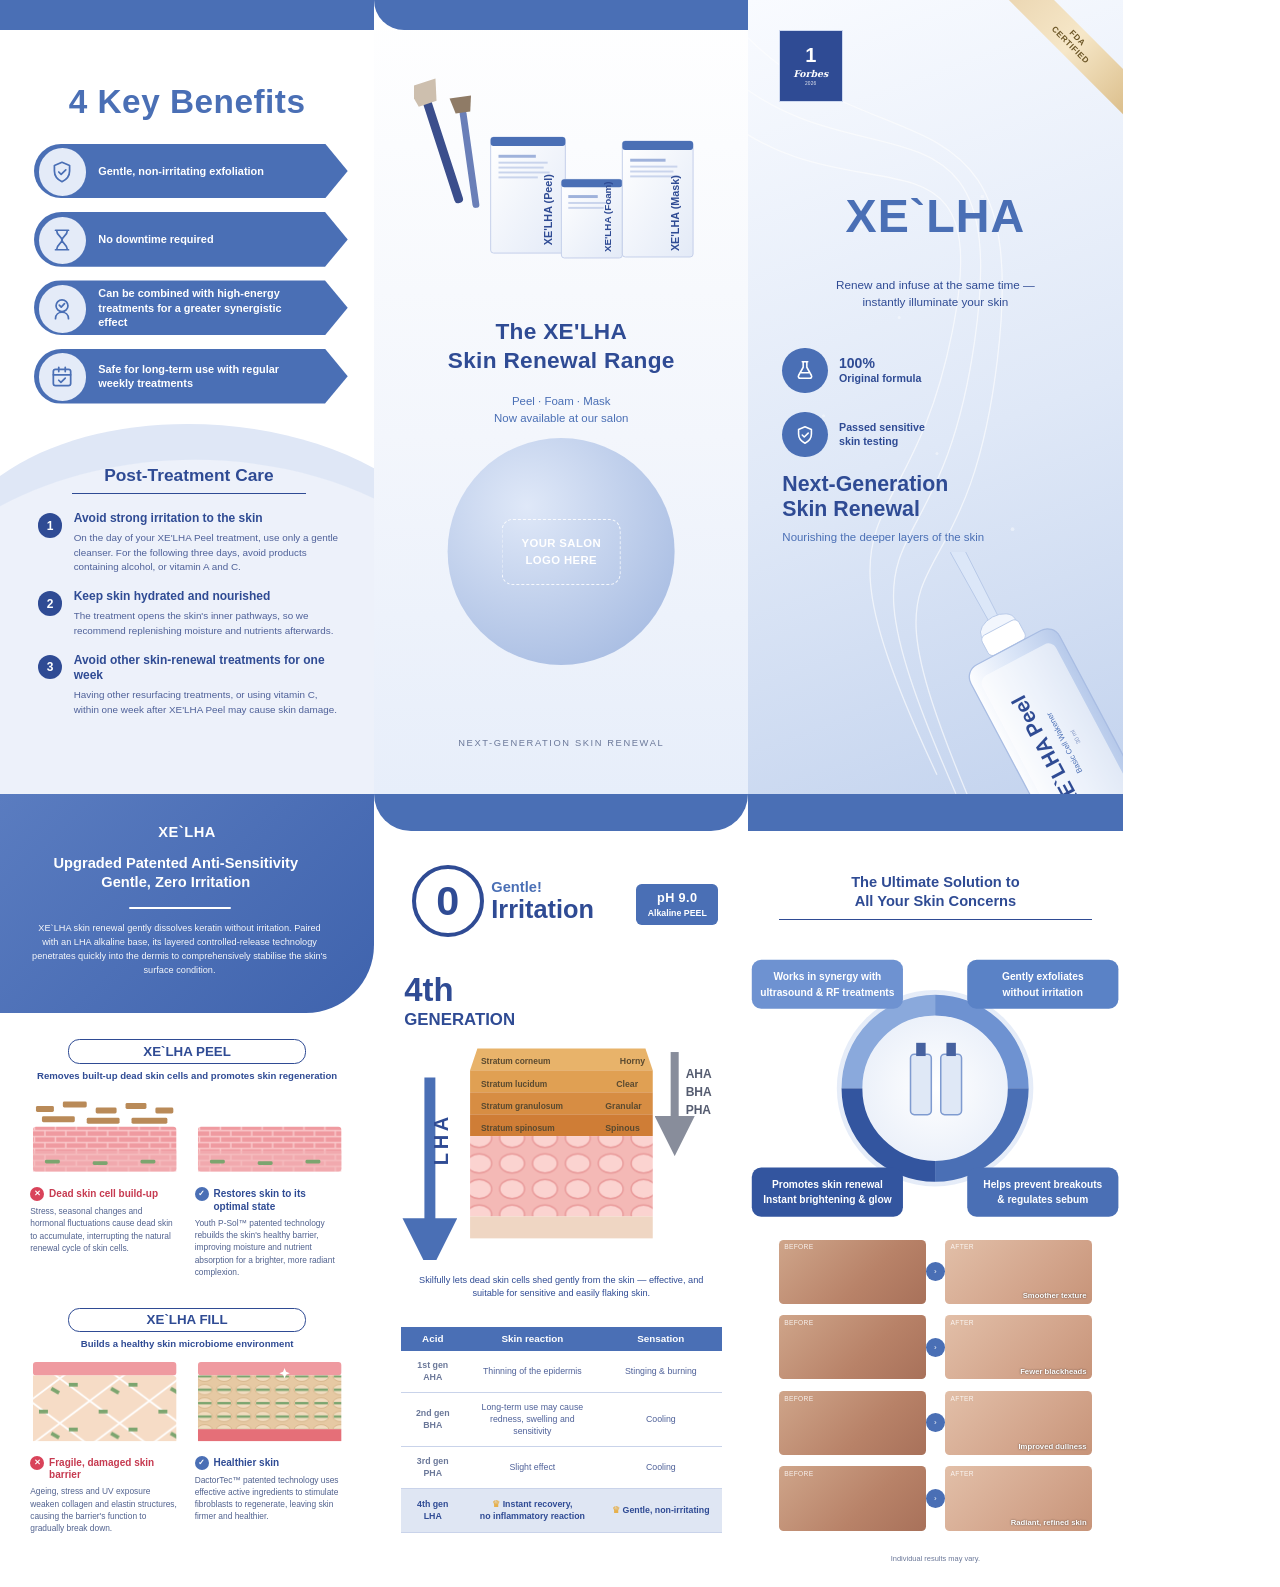
==== xelha-brochure/brochure.html @ bee71c2f "Add English XE'LHA Peel tri-fold brochure (HTML source and print PDF) Co-Authored-By: Claude Sonnet " ====
<!doctype html>
<html lang="en">
<head>
<meta charset="utf-8">
<title>XE'LHA Peel – Tri-fold Brochure</title>
<style>
  @page { size: 297mm 210mm; margin: 0; }
  :root{
    --navy:#2f4b94; --blue:#4a6fb5; --mid:#7f9bd0; --pale:#e8eef9; --paler:#f4f7fc; --ink:#2b3a63; --grey:#6b7899;
  }
  *{box-sizing:border-box;margin:0;padding:0}
  html,body{background:#fff}
  body{font-family:'Inter','Helvetica Neue',Arial,sans-serif;color:var(--ink);-webkit-print-color-adjust:exact;print-color-adjust:exact}
  .sheet{width:297mm;height:210mm;display:grid;grid-template-columns:99mm 99mm 99mm;page-break-after:always;overflow:hidden;position:relative}
  .sheet:last-child{page-break-after:auto}
  .panel{position:relative;width:99mm;height:210mm;overflow:hidden}
  svg{display:block}

  /* ---------- Panel 1 : benefits + aftercare ---------- */
  .p1{background:#fff}
  .p1 .top{position:absolute;left:0;right:0;top:0;height:8mm;background:var(--blue)}
  .p1 h2{position:absolute;top:22mm;left:0;right:0;text-align:center;font-size:25pt;font-weight:800;color:var(--blue);letter-spacing:.5px}
  .benefits{position:absolute;top:38mm;left:9mm;right:7mm;display:flex;flex-direction:column;gap:3.6mm}
  .pill{position:relative;height:14.5mm;background:var(--blue);color:#fff;border-radius:8mm 0 0 8mm;clip-path:polygon(0 0,calc(100% - 6mm) 0,100% 50%,calc(100% - 6mm) 100%,0 100%);display:flex;align-items:center;padding-left:17mm;padding-right:9mm;font-size:8.2pt;font-weight:600;line-height:1.3}
  .pill .ic{position:absolute;left:1.2mm;top:1.2mm;width:12.6mm;height:12.6mm;border-radius:50%;background:#e4ebf8;display:flex;align-items:center;justify-content:center}
  .wave{position:absolute;left:0;right:0;top:112mm;bottom:0}
  .care{position:absolute;left:10mm;right:9mm;top:123mm}
  .care h3{text-align:center;font-size:13pt;font-weight:700;color:var(--navy);padding-bottom:2mm;border-bottom:.5mm solid var(--navy);width:62mm;margin:0 auto 4.5mm}
  .care .item{display:flex;gap:3mm;margin-bottom:3.8mm}
  .care .num{flex:0 0 6.5mm;height:6.5mm;border-radius:50%;background:var(--navy);color:#fff;font-weight:700;font-size:9pt;display:flex;align-items:center;justify-content:center;margin-top:.5mm}
  .care b{display:block;font-size:9pt;color:var(--navy);margin-bottom:1mm;line-height:1.3}
  .care p{font-size:7.4pt;line-height:1.5;color:#4f6199}

  /* ---------- Panel 2 : back ---------- */
  .p2{background:linear-gradient(180deg,#fff 0%,#f3f6fc 55%,#e7eefa 100%)}
  .p2 .band{position:absolute;left:0;right:0;top:0;height:8mm;background:var(--blue);border-radius:0 0 0 12mm}
  .range{position:absolute;top:20mm;left:0;right:0;display:flex;justify-content:center}
  .p2 h3{position:absolute;top:84mm;left:0;right:0;text-align:center;font-size:17pt;font-weight:800;color:var(--navy);letter-spacing:.3px;line-height:1.25}
  .p2 .sub{position:absolute;top:104mm;left:0;right:0;text-align:center;font-size:8.6pt;color:var(--blue);font-weight:500;padding:0 12mm;line-height:1.5}
  .logo-circle{position:absolute;left:50%;bottom:34mm;transform:translateX(-50%);width:60mm;height:60mm;border-radius:50%;background:radial-gradient(circle at 35% 30%,#dfe8f8,#9db4de);display:flex;align-items:center;justify-content:center;text-align:center;color:#fff}
  .logo-circle span{font-size:8.5pt;font-weight:600;letter-spacing:.4px;line-height:1.5;border:1px dashed rgba(255,255,255,.85);border-radius:3mm;padding:4mm 5mm}
  .p2 .foot{position:absolute;bottom:12mm;left:0;right:0;text-align:center;font-size:7pt;color:var(--grey);letter-spacing:1.6px;text-transform:uppercase}

  /* ---------- Panel 3 : cover ---------- */
  .p3{background:linear-gradient(160deg,#f9fbff 0%,#dfe8f7 55%,#c3d3ee 100%)}
  .p3 .flow{position:absolute;inset:0;opacity:.8}
  .forbes{position:absolute;top:8mm;left:8mm;width:17mm;height:19mm;background:var(--navy);color:#fff;text-align:center;border:.5mm solid #cdd8ef;display:flex;flex-direction:column;align-items:center;justify-content:center;gap:.6mm}
  .forbes .no{font-size:15pt;font-weight:800;line-height:1}
  .forbes .nm{font-family:Georgia,'DejaVu Serif',serif;font-style:italic;font-size:7pt;font-weight:700}
  .forbes .yr{font-size:3.6pt;letter-spacing:.2px;opacity:.9;line-height:1.3}
  .ribbon{position:absolute;top:0;right:0;width:36mm;height:36mm;overflow:hidden}
  .ribbon div{position:absolute;top:7mm;right:-12mm;width:50mm;transform:rotate(45deg);background:linear-gradient(90deg,#e9d3ae,#f6e7c8 50%,#d9bb86);text-align:center;padding:1.6mm 0;color:#6a5424;font-size:6.2pt;font-weight:700;letter-spacing:.6px;line-height:1.2}
  .brand{position:absolute;top:50mm;left:0;right:0;text-align:center;font-size:35pt;font-weight:800;color:var(--blue);letter-spacing:1px}
  .tag{position:absolute;top:73mm;left:0;right:0;text-align:center;font-size:8.8pt;font-weight:500;color:var(--navy);padding:0 8mm;line-height:1.45}
  .claims{position:absolute;top:92mm;left:9mm;display:flex;flex-direction:column;gap:5mm}
  .claim{display:flex;align-items:center;gap:3mm;font-size:8pt;font-weight:600;color:var(--navy);line-height:1.25}
  .claim .ic{width:12mm;height:12mm;border-radius:50%;background:var(--blue);display:flex;align-items:center;justify-content:center;flex:0 0 12mm}
  .next{position:absolute;left:9mm;bottom:66mm;font-size:16pt;font-weight:700;color:var(--navy);line-height:1.2}
  .next small{display:block;font-size:8.6pt;font-weight:500;color:var(--blue);margin-top:2mm}
  .bottle{position:absolute;right:-13mm;bottom:-14mm}

  /* ---------- Inside spread ---------- */
  .i1{background:#fff}
  .i1 .head{position:absolute;left:0;top:0;width:100%;height:58mm;background:linear-gradient(135deg,#5a7cc0,#3f63ad);border-radius:0 0 18mm 0;color:#fff}
  .i1 .head .b{position:absolute;top:8mm;left:0;right:0;text-align:center;font-size:11pt;font-weight:800;letter-spacing:.5px}
  .i1 .head h2{position:absolute;top:16mm;left:4mm;right:10mm;font-size:11pt;font-weight:800;line-height:1.3;text-align:center}
  .i1 .head hr{position:absolute;top:30mm;left:34mm;width:27mm;border:0;border-top:.7mm solid #fff;border-radius:1mm}
  .i1 .head p{position:absolute;top:34mm;left:8mm;right:12mm;font-size:6.9pt;line-height:1.5;text-align:center;opacity:.95}
  .tag-title{display:block;margin:0 auto;width:63mm;text-align:center;border:.45mm solid var(--navy);border-radius:3mm;padding:1mm 0;font-weight:800;font-size:10pt;color:var(--navy);position:relative}
  .block{position:absolute;left:8mm;right:8mm}
  .block .cap{text-align:center;font-size:7.2pt;font-weight:600;color:var(--navy);margin:1.5mm 0 2mm}
  .pair{display:grid;grid-template-columns:1fr 1fr;gap:4mm}
  .pair .cell h4{font-size:7.5pt;font-weight:700;margin:2mm 0 1mm;display:flex;gap:1.3mm;align-items:flex-start;line-height:1.25}
  .pair .cell p{font-size:6.3pt;line-height:1.45;color:#51628f}
  .x,.v{flex:0 0 3.7mm;height:3.7mm;border-radius:50%;color:#fff;font-size:6pt;display:inline-flex;align-items:center;justify-content:center;font-weight:900;margin-top:-.2mm}
  .x{background:#d9435a}.v{background:var(--blue)}
  .bad{color:#c63a50}.good{color:var(--navy)}

  .i2{background:#fff}
  .i2 .band{position:absolute;left:0;right:0;top:0;height:10mm;background:var(--blue);border-radius:0 0 12mm 12mm}
  .zero{position:absolute;top:19mm;left:10mm;display:flex;align-items:center;gap:2mm}
  .zero .big{font-size:50pt;font-weight:800;color:var(--navy);line-height:.9;border:1.2mm solid var(--navy);border-radius:50%;width:19mm;height:19mm;display:flex;align-items:center;justify-content:center;font-size:31pt}
  .zero .t{font-size:11pt;font-weight:700;color:var(--blue);line-height:1.1}
  .zero .t b{display:block;font-size:19pt;color:var(--navy)}
  .ph{position:absolute;top:24mm;right:8mm;background:var(--blue);color:#fff;border-radius:1.5mm;padding:1.6mm 3mm;font-size:6.6pt;font-weight:600;text-align:center;line-height:1.35}
  .ph b{display:block;font-size:9.5pt;font-weight:800;letter-spacing:.4px}
  .skin{position:absolute;top:46mm;left:6mm;right:6mm}
  .skin-note{position:absolute;top:127mm;left:8mm;right:8mm;font-size:6.9pt;line-height:1.5;color:var(--navy);text-align:center;font-weight:500}
  table.gen{position:absolute;top:141mm;left:7mm;right:7mm;width:85mm;border-collapse:collapse;font-size:6.6pt}
  table.gen th{background:var(--blue);color:#fff;font-weight:600;padding:1.8mm 1mm;font-size:7.4pt}
  table.gen td{padding:2.3mm 1.4mm;text-align:center;border-bottom:.25mm solid #c9d3ea;color:#4f6199;line-height:1.35;vertical-align:middle}
  table.gen td:first-child{font-weight:700;color:var(--grey);white-space:nowrap}
  table.gen tr.hl td{background:#dfe6f3;color:var(--navy);font-weight:700;border-bottom:.5mm solid #c9d3ea}
  table.gen tr.hl td:first-child{color:var(--navy)}
  .crown{color:#e6b04c;font-size:7pt}

  .i3{background:#fff}
  .i3 .band{position:absolute;left:0;right:0;top:0;height:10mm;background:var(--blue)}
  .i3 h2{position:absolute;top:21mm;left:8mm;right:8mm;font-size:11pt;font-weight:800;color:var(--navy);text-align:center;line-height:1.3;padding-bottom:2mm;border-bottom:.4mm solid var(--navy)}
  .cycle{position:absolute;top:38mm;left:0;right:0}
  .results{position:absolute;top:118mm;left:8mm;right:8mm;display:flex;flex-direction:column;gap:3mm}
  .res{display:grid;grid-template-columns:1fr 5mm 1fr;gap:0;align-items:center}
  .ph-img{height:17mm;border-radius:1.2mm;position:relative;overflow:hidden}
  .ph-img.b{background:linear-gradient(135deg,#cfa58a,#b88268 60%,#a8715a)}
  .ph-img.a{background:linear-gradient(135deg,#e2bfa8,#d3a58c 60%,#c79479)}
  .ph-img span{position:absolute;right:1.5mm;bottom:1mm;font-size:5.8pt;font-weight:700;color:#fff;text-shadow:0 0 2px rgba(0,0,0,.6)}
  .ph-img i{position:absolute;left:1.5mm;top:1mm;font-size:5pt;font-style:normal;color:#fff;opacity:.85;letter-spacing:.3px}
  .arrow{width:5mm;height:5mm;border-radius:50%;background:var(--blue);color:#fff;font-size:6pt;display:flex;align-items:center;justify-content:center;margin:0 auto;z-index:2}
  .legal{position:absolute;bottom:6mm;left:8mm;right:8mm;font-size:5.6pt;color:var(--grey);text-align:center;line-height:1.4}
</style>
</head>
<body>

<!-- ======================= SHEET 1 : OUTSIDE ======================= -->
<section class="sheet" id="outside">

  <!-- Panel 1: inside flap -->
  <div class="panel p1">
    <div class="top"></div>
    <h2>4 Key Benefits</h2>
    <div class="benefits">
      <div class="pill"><div class="ic">
        <svg width="26" height="26" viewBox="0 0 24 24" fill="none" stroke="#4a6fb5" stroke-width="1.6" stroke-linecap="round" stroke-linejoin="round"><path d="M12 3l7 3v5c0 4.5-3 8-7 10-4-2-7-5.500-7-10V6z"/><path d="M9 12l2.200 2.200L15.500 10"/></svg></div>
        Gentle, non-irritating exfoliation</div>
      <div class="pill"><div class="ic">
        <svg width="26" height="26" viewBox="0 0 24 24" fill="none" stroke="#4a6fb5" stroke-width="1.6" stroke-linecap="round" stroke-linejoin="round"><path d="M6 3h12M6 21h12M7 3c0 5 5 6 5 9s-5 4-5 9M17 3c0 5-5 6-5 9s5 4 5 9"/></svg></div>
        No downtime required</div>
      <div class="pill"><div class="ic">
        <svg width="26" height="26" viewBox="0 0 24 24" fill="none" stroke="#4a6fb5" stroke-width="1.6" stroke-linecap="round" stroke-linejoin="round"><circle cx="12" cy="9" r="5.500"/><path d="M6 21c0-4 3-6 6-6s6 2 6 6"/><path d="M9.500 8.500l1.800 1.800 3-3.200"/></svg></div>
        Can be combined with high-energy treatments for a greater synergistic effect</div>
      <div class="pill"><div class="ic">
        <svg width="26" height="26" viewBox="0 0 24 24" fill="none" stroke="#4a6fb5" stroke-width="1.6" stroke-linecap="round" stroke-linejoin="round"><rect x="4" y="5" width="16" height="15" rx="2"/><path d="M4 10h16M9 3v4M15 3v4"/><path d="M9 15l2 2 4-4"/></svg></div>
        Safe for long-term use with regular weekly treatments</div>
    </div>

    <svg class="wave" viewBox="0 0 99 98" preserveAspectRatio="none" width="99mm" height="98mm">
      <defs><linearGradient id="wg" x1="0" y1="0" x2="1" y2="1"><stop offset="0" stop-color="#5f80c3"/><stop offset="1" stop-color="#a9bde3"/></linearGradient></defs>
      <path d="M0 14 C 25 -4, 70 -4, 99 12 L99 98 L0 98Z" fill="#dfe7f6"/>
      <path d="M0 22 C 30 6, 70 6, 99 20 L99 98 L0 98Z" fill="#edf1fa"/>
    </svg>

    <div class="care">
      <h3>Post-Treatment Care</h3>
      <div class="item"><div class="num">1</div><div>
        <b>Avoid strong irritation to the skin</b>
        <p>On the day of your XE'LHA Peel treatment, use only a gentle cleanser. For the following three days, avoid products containing alcohol, or vitamin A and C.</p></div></div>
      <div class="item"><div class="num">2</div><div>
        <b>Keep skin hydrated and nourished</b>
        <p>The treatment opens the skin's inner pathways, so we recommend replenishing moisture and nutrients afterwards.</p></div></div>
      <div class="item"><div class="num">3</div><div>
        <b>Avoid other skin-renewal treatments for one week</b>
        <p>Having other resurfacing treatments, or using vitamin C, within one week after XE'LHA Peel may cause skin damage.</p></div></div>
    </div>
  </div>

  <!-- Panel 2: back cover -->
  <div class="panel p2">
    <div class="band"></div>
    <div class="range">
      <svg width="78mm" height="56mm" viewBox="0 0 300 215">
        <defs>
          <linearGradient id="bx" x1="0" y1="0" x2="1" y2="1"><stop offset="0" stop-color="#ffffff"/><stop offset="1" stop-color="#e3eaf7"/></linearGradient>
        </defs>
        <!-- brushes -->
        <g transform="rotate(-18 40 110)">
          <rect x="36" y="20" width="9" height="110" rx="4" fill="#3b4e8c"/>
          <path d="M31 20 L50 20 L56 -2 L26 -2Z" fill="#cdbfae" transform="translate(0 4)"/>
        </g>
        <g transform="rotate(-8 62 120)">
          <rect x="58" y="34" width="7" height="100" rx="3" fill="#6a7fb8"/>
          <path d="M54 36 L69 36 L72 20 L50 20Z" fill="#8f7b66"/>
        </g>
        <!-- Peel box -->
        <g transform="translate(78 62)">
          <rect width="76" height="118" rx="3" fill="url(#bx)" stroke="#c4d0ea"/>
          <rect y="0" width="76" height="9" fill="#4a6fb5" rx="3"/>
          <rect x="8" y="18" width="38" height="3" fill="#9fb2db"/><rect x="8" y="25" width="50" height="2" fill="#c9d4ec"/><rect x="8" y="30" width="46" height="2" fill="#c9d4ec"/><rect x="8" y="35" width="52" height="2" fill="#c9d4ec"/><rect x="8" y="40" width="40" height="2" fill="#c9d4ec"/>
          <text transform="translate(62 110) rotate(-90)" font-size="11" font-weight="800" fill="#2f4b94" font-family="Inter,Arial">XE'LHA (Peel)</text>
        </g>
        <!-- Foam box -->
        <g transform="translate(150 105)">
          <rect width="62" height="80" rx="3" fill="url(#bx)" stroke="#c4d0ea"/>
          <rect width="62" height="8" fill="#4a6fb5" rx="3"/>
          <rect x="7" y="16" width="30" height="3" fill="#9fb2db"/><rect x="7" y="23" width="40" height="2" fill="#c9d4ec"/><rect x="7" y="28" width="36" height="2" fill="#c9d4ec"/>
          <text transform="translate(50 74) rotate(-90)" font-size="10" font-weight="800" fill="#2f4b94" font-family="Inter,Arial">XE'LHA (Foam)</text>
        </g>
        <!-- Mask box -->
        <g transform="translate(212 66)">
          <rect width="72" height="118" rx="3" fill="url(#bx)" stroke="#c4d0ea"/>
          <rect width="72" height="9" fill="#4a6fb5" rx="3"/>
          <rect x="8" y="18" width="36" height="3" fill="#9fb2db"/><rect x="8" y="25" width="48" height="2" fill="#c9d4ec"/><rect x="8" y="30" width="44" height="2" fill="#c9d4ec"/><rect x="8" y="35" width="50" height="2" fill="#c9d4ec"/>
          <text transform="translate(58 112) rotate(-90)" font-size="11" font-weight="800" fill="#2f4b94" font-family="Inter,Arial">XE'LHA (Mask)</text>
        </g>
      </svg>
    </div>
    <h3>The XE'LHA<br>Skin Renewal Range</h3>
    <div class="sub">Peel · Foam · Mask<br>Now available at our salon</div>
    <div class="logo-circle"><span>YOUR SALON<br>LOGO HERE</span></div>
    <div class="foot">Next-generation skin renewal</div>
  </div>

  <!-- Panel 3: front cover -->
  <div class="panel p3">
    <svg class="flow" viewBox="0 0 99 210" preserveAspectRatio="none">
      <g fill="none" stroke="#ffffff" stroke-width=".35" opacity=".8">
        <path d="M-5 20 C 30 50, 70 20, 60 90 S 20 130, 55 210"/>
        <path d="M0 10 C 35 45, 75 20, 66 95 S 26 135, 60 215"/>
        <path d="M-8 30 C 28 60, 66 28, 54 88 S 14 128, 50 205"/>
      </g>
      <g fill="#fff" opacity=".55"><circle cx="30" cy="60" r=".5"/><circle cx="40" cy="84" r=".4"/><circle cx="62" cy="52" r=".5"/><circle cx="50" cy="120" r=".4"/><circle cx="20" cy="110" r=".4"/><circle cx="70" cy="140" r=".5"/></g>
    </svg>
    <div class="forbes"><div class="no">1</div><div class="nm">Forbes</div><div class="yr">2026</div></div>
    <div class="ribbon"><div>FDA<br>CERTIFIED</div></div>
    <div class="brand">XE`LHA</div>
    <div class="tag">Renew and infuse at the same time —<br>instantly illuminate your skin</div>
    <div class="claims">
      <div class="claim"><div class="ic"><svg width="22" height="22" viewBox="0 0 24 24" fill="none" stroke="#fff" stroke-width="1.7" stroke-linecap="round" stroke-linejoin="round"><path d="M9 3h6M10 3v6l-5 9a2 2 0 0 0 2 3h10a2 2 0 0 0 2-3l-5-9V3"/><path d="M8 15h8"/></svg></div><div><span style="font-size:10.5pt;font-weight:800">100%</span><br>Original formula</div></div>
      <div class="claim"><div class="ic"><svg width="22" height="22" viewBox="0 0 24 24" fill="none" stroke="#fff" stroke-width="1.7" stroke-linecap="round" stroke-linejoin="round"><path d="M12 3l7 3v5c0 4.500-3 8-7 10-4-2-7-5.500-7-10V6z"/><path d="M9 12l2.200 2.200L15.500 10"/></svg></div><div>Passed sensitive<br>skin testing</div></div>
    </div>
    <div class="next">Next-Generation<br>Skin Renewal
      <small>Nourishing the deeper layers of the skin</small></div>

    <svg class="bottle" width="62mm" height="78mm" viewBox="0 0 270 340">
      <defs>
        <linearGradient id="gl" x1="0" y1="0" x2="1" y2="0"><stop offset="0" stop-color="#ffffff" stop-opacity=".95"/><stop offset=".5" stop-color="#dbe6f8" stop-opacity=".9"/><stop offset="1" stop-color="#b6c9ea" stop-opacity=".95"/></linearGradient>
      </defs>
      <g transform="rotate(-28 150 190)">
        <!-- dropper -->
        <path d="M120 -40 Q 128 -52 136 -40 L134 56 L122 56Z" fill="#dce7f8" stroke="#b7c9e8"/>
        <ellipse cx="128" cy="62" rx="22" ry="14" fill="#f2f6fd" stroke="#b7c9e8"/>
        <rect x="104" y="62" width="48" height="26" rx="6" fill="#ffffff" stroke="#b7c9e8"/>
        <!-- glass body -->
        <rect x="70" y="88" width="116" height="250" rx="16" fill="url(#gl)" stroke="#a9bde3" stroke-width="1.5"/>
        <rect x="80" y="104" width="96" height="216" rx="10" fill="#ffffff" opacity=".55"/>
        <!-- label -->
        <g transform="translate(128 215) rotate(-90)">
          <text x="0" y="-10" text-anchor="middle" font-size="24" font-weight="800" fill="#2f4b94" font-family="Inter,Arial">XE`LHA Peel</text>
          <text x="0" y="8" text-anchor="middle" font-size="9" fill="#4a6fb5" font-family="Inter,Arial">Basic Cell Wakener</text>
          <text x="0" y="22" text-anchor="middle" font-size="7" fill="#8095c4" font-family="Inter,Arial">30 ml</text>
        </g>
      </g>
    </svg>
  </div>
</section>

<!-- ======================= SHEET 2 : INSIDE ======================= -->
<section class="sheet" id="inside">

  <!-- Inside left -->
  <div class="panel i1">
    <div class="head">
      <div class="b">XE`LHA</div>
      <h2>Upgraded Patented Anti-Sensitivity<br>Gentle, Zero Irritation</h2>
      <hr>
      <p>XE`LHA skin renewal gently dissolves keratin without irritation. Paired with an LHA alkaline base, its layered controlled-release technology penetrates quickly into the dermis to comprehensively stabilise the skin's surface condition.</p>
    </div>

    <!-- PEEL -->
    <div class="block" style="top:65mm">
      <span class="tag-title">XE`LHA PEEL</span>
      <div class="cap">Removes built-up dead skin cells and promotes skin regeneration</div>
      <div class="pair">
        <div class="cell">
          <svg viewBox="0 0 100 62" width="100%"><defs>
            <pattern id="brick" width="14" height="8" patternUnits="userSpaceOnUse"><rect width="14" height="8" fill="#ef9aa0"/><path d="M0 .5H14M0 4.500H14M3 .5V4.500M10 4.500V8.500" stroke="#f9c7c9" stroke-width="1"/></pattern></defs>
            <rect x="2" y="26" width="96" height="30" fill="url(#brick)" rx="2"/>
            <rect x="2" y="42" width="96" height="14" fill="#f4b4b8" opacity=".6"/>
            <g fill="#b98a58"><rect x="4" y="12" width="12" height="4" rx="1"/><rect x="22" y="9" width="16" height="4" rx="1"/><rect x="44" y="13" width="14" height="4" rx="1"/><rect x="64" y="10" width="14" height="4" rx="1"/><rect x="84" y="13" width="12" height="4" rx="1"/><rect x="8" y="19" width="22" height="4" rx="1"/><rect x="38" y="20" width="22" height="4" rx="1"/><rect x="68" y="20" width="24" height="4" rx="1"/></g>
            <g fill="#7ca56f"><rect x="10" y="48" width="10" height="2.500" rx="1"/><rect x="42" y="49" width="10" height="2.500" rx="1"/><rect x="74" y="48" width="10" height="2.500" rx="1"/></g>
          </svg>
          <h4 class="bad"><span class="x">✕</span>Dead skin cell build-up</h4>
          <p>Stress, seasonal changes and hormonal fluctuations cause dead skin to accumulate, interrupting the natural renewal cycle of skin cells.</p>
        </div>
        <div class="cell">
          <svg viewBox="0 0 100 62" width="100%">
            <rect x="2" y="26" width="96" height="30" fill="url(#brick)" rx="2"/>
            <rect x="2" y="42" width="96" height="14" fill="#f4b4b8" opacity=".6"/>
            <g fill="#fff"><path d="M18 8l1.500 4 4 1.500-4 1.500-1.500 4-1.500-4-4-1.500 4-1.500z"/><path d="M80 6l1.200 3 3 1.200-3 1.200-1.200 3-1.200-3-3-1.200 3-1.200z"/><path d="M52 14l1 2.500 2.500 1-2.500 1-1 2.500-1-2.500-2.500-1 2.500-1z"/></g>
            <g fill="#7ca56f"><rect x="10" y="48" width="10" height="2.500" rx="1"/><rect x="42" y="49" width="10" height="2.500" rx="1"/><rect x="74" y="48" width="10" height="2.500" rx="1"/></g>
          </svg>
          <h4 class="good"><span class="v">✓</span>Restores skin to its optimal state</h4>
          <p>Youth P-Sol™ patented technology rebuilds the skin's healthy barrier, improving moisture and nutrient absorption for a brighter, more radiant complexion.</p>
        </div>
      </div>
    </div>

    <!-- FILL -->
    <div class="block" style="top:136mm">
      <span class="tag-title">XE`LHA FILL</span>
      <div class="cap">Builds a healthy skin microbiome environment</div>
      <div class="pair">
        <div class="cell">
          <svg viewBox="0 0 100 62" width="100%"><defs>
            <pattern id="fib" width="40" height="30" patternUnits="userSpaceOnUse"><rect width="40" height="30" fill="#f6dcc6"/><path d="M0 0L40 30M40 0L0 30" stroke="#fff" stroke-width="1.200"/><rect x="6" y="6" width="6" height="2.500" fill="#7ca56f"/><rect x="26" y="18" width="6" height="2.500" fill="#7ca56f"/><rect x="14" y="22" width="6" height="2.500" fill="#7ca56f" transform="rotate(30 17 23)"/></pattern></defs>
            <rect x="2" y="4" width="96" height="9" fill="#ef9aa0" rx="2"/>
            <rect x="2" y="13" width="96" height="44" fill="url(#fib)"/>
          </svg>
          <h4 class="bad"><span class="x">✕</span>Fragile, damaged skin barrier</h4>
          <p>Ageing, stress and UV exposure weaken collagen and elastin structures, causing the barrier's function to gradually break down.</p>
        </div>
        <div class="cell">
          <svg viewBox="0 0 100 62" width="100%"><defs>
            <pattern id="cells" width="13" height="9" patternUnits="userSpaceOnUse"><rect width="13" height="9" fill="#e6c9a3"/><ellipse cx="6.500" cy="4.500" rx="5.200" ry="3.500" fill="#f1dcc0" stroke="#d1ad80" stroke-width=".5"/><rect x="2" y="3.800" width="9" height="1.600" fill="#7ca56f"/></pattern></defs>
            <rect x="2" y="4" width="96" height="9" fill="#ef9aa0" rx="2"/>
            <rect x="2" y="13" width="96" height="36" fill="url(#cells)"/>
            <rect x="2" y="49" width="96" height="8" fill="#e56f78"/>
            <path d="M60 8l1 2.500 2.500 1-2.500 1-1 2.500-1-2.500-2.500-1 2.500-1z" fill="#fff"/>
          </svg>
          <h4 class="good"><span class="v">✓</span>Healthier skin</h4>
          <p>DactorTec™ patented technology uses effective active ingredients to stimulate fibroblasts to regenerate, leaving skin firmer and healthier.</p>
        </div>
      </div>
    </div>
  </div>

  <!-- Inside middle -->
  <div class="panel i2">
    <div class="band"></div>
    <div class="zero">
      <div class="big">0</div>
      <div class="t">Gentle!<b>Irritation</b></div>
    </div>
    <div class="ph"><b>pH 9.0</b>Alkaline PEEL</div>

    <div class="skin">
      <svg viewBox="0 0 90 80" width="100%">
        <defs>
          <marker id="ah" markerWidth="5" markerHeight="5" refX="2.500" refY="2.500" orient="auto"><path d="M0 0L5 2.500 0 5z" fill="#4a6fb5"/></marker>
          <marker id="ag" markerWidth="5" markerHeight="5" refX="2.500" refY="2.500" orient="auto"><path d="M0 0L5 2.500 0 5z" fill="#888d9b"/></marker>
          <pattern id="sp" width="9" height="7" patternUnits="userSpaceOnUse"><rect width="9" height="7" fill="#f4b9b6"/><ellipse cx="4.500" cy="3.500" rx="3.400" ry="2.600" fill="#fbd3d0" stroke="#e99a9a" stroke-width=".4"/></pattern>
        </defs>
        <text x="2" y="9" font-size="9" font-weight="800" fill="#2f4b94" font-family="Inter,Arial">4th</text>
        <text x="2" y="15.500" font-size="4.600" font-weight="700" fill="#2f4b94" font-family="Inter,Arial">GENERATION</text>
        <!-- LHA arrow -->
        <g transform="translate(0 8)"><line x1="9" y1="22" x2="9" y2="68" stroke="#4a6fb5" stroke-width="3" marker-end="url(#ah)"/>
        <text transform="translate(14 46) rotate(-90)" font-size="5.500" font-weight="800" fill="#2f4b94" font-family="Inter,Arial" letter-spacing="1">LHA</text></g>
        <!-- layers -->
        <g transform="translate(0 8)"><g font-family="Inter,Arial" font-size="2.300" fill="#5a4a30">
          <path d="M22 14 L68 14 L70 20 L20 20Z" fill="#e8b36a"/><text x="23" y="18.300" font-weight="600">Stratum corneum</text><text x="61" y="18.300" font-weight="700" font-size="2.400">Horny</text>
          <path d="M20 20 L70 20 L70 26 L20 26Z" fill="#e0a053"/><text x="23" y="24.500" font-weight="600">Stratum lucidum</text><text x="60" y="24.500" font-size="2.400" font-weight="700">Clear</text>
          <path d="M20 26 L70 26 L70 32 L20 32Z" fill="#d78d43"/><text x="23" y="30.500" font-weight="600">Stratum granulosum</text><text x="57" y="30.500" font-size="2.400" font-weight="700">Granular</text>
          <path d="M20 32 L70 32 L70 38 L20 38Z" fill="#cf7d36"/><text x="23" y="36.500" font-weight="600">Stratum spinosum</text><text x="57" y="36.500" font-size="2.400" font-weight="700">Spinous</text>
          <rect x="20" y="38" width="50" height="22" fill="url(#sp)"/>
          <rect x="20" y="60" width="50" height="6" fill="#efd6c3"/>
        </g></g>
        <!-- AHA BHA PHA -->
        <line x1="76" y1="23" x2="76" y2="46" stroke="#888d9b" stroke-width="2.200" marker-end="url(#ag)"/>
        <g font-size="3.300" fill="#555c70" font-family="Inter,Arial" font-weight="600"><text x="79" y="30">AHA</text><text x="79" y="35">BHA</text><text x="79" y="40">PHA</text></g>
      </svg>
    </div>

    <div class="skin-note">Skilfully lets dead skin cells shed gently from the skin — effective, and suitable for sensitive and easily flaking skin.</div>

    <table class="gen">
      <tr><th style="width:20%">Acid</th><th style="width:42%">Skin reaction</th><th>Sensation</th></tr>
      <tr><td>1st gen<br>AHA</td><td>Thinning of the epidermis</td><td>Stinging &amp; burning</td></tr>
      <tr><td>2nd gen<br>BHA</td><td>Long-term use may cause redness, swelling and sensitivity</td><td>Cooling</td></tr>
      <tr><td>3rd gen<br>PHA</td><td>Slight effect</td><td>Cooling</td></tr>
      <tr class="hl"><td>4th gen<br>LHA</td><td><span class="crown">♛</span> Instant recovery,<br>no inflammatory reaction</td><td><span class="crown">♛</span> Gentle, non-irritating</td></tr>
    </table>
  </div>

  <!-- Inside right -->
  <div class="panel i3">
    <div class="band"></div>
    <h2>The Ultimate Solution to<br>All Your Skin Concerns</h2>
    <svg class="cycle" viewBox="0 0 99 78" width="99mm" height="78mm">
      <defs>
        <radialGradient id="rg" cx=".5" cy=".5" r=".5"><stop offset="0" stop-color="#fff"/><stop offset="1" stop-color="#e5ecf8"/></radialGradient>
        <marker id="ca" markerWidth="4" markerHeight="4" refX="2" refY="2" orient="auto"><path d="M0 0L4 2 0 4z" fill="#3b5ba4"/></marker>
      </defs>
      <circle cx="49.500" cy="40" r="26" fill="url(#rg)"/>
      <g fill="none" stroke-width="5.500" stroke-linecap="butt">
        <path d="M49.500 18 A22 22 0 0 1 71.500 40" stroke="#6e92d1"/>
        <path d="M71.500 40 A22 22 0 0 1 49.500 62" stroke="#4a6fb5"/>
        <path d="M49.500 62 A22 22 0 0 1 27.500 40" stroke="#33559f"/>
        <path d="M27.500 40 A22 22 0 0 1 49.500 18" stroke="#8aa9dc"/>
      </g>
      <!-- bottles -->
      <g><rect x="43" y="31" width="5.500" height="16" rx="1" fill="#dfe8f6" stroke="#7f9bd0" stroke-width=".4"/><rect x="44.500" y="28" width="2.500" height="3.500" fill="#46619f"/>
         <rect x="51" y="31" width="5.500" height="16" rx="1" fill="#dfe8f6" stroke="#7f9bd0" stroke-width=".4"/><rect x="52.500" y="28" width="2.500" height="3.500" fill="#46619f"/></g>
      <!-- callouts -->
      <g font-family="Inter,Arial" font-size="2.7" font-weight="600" fill="#fff" text-anchor="middle">
        <rect x="1" y="6" width="40" height="13" rx="2.500" fill="#6e92d1"/>
        <text x="21" y="11.500">Works in synergy with</text><text x="21" y="15.500">ultrasound &amp; RF treatments</text>
        <rect x="58" y="6" width="40" height="13" rx="2.500" fill="#5a82c6"/>
        <text x="78" y="11.500">Gently exfoliates</text><text x="78" y="15.500">without irritation</text>
        <rect x="1" y="61" width="40" height="13" rx="2.500" fill="#33559f"/>
        <text x="21" y="66.500">Promotes skin renewal</text><text x="21" y="70.500">Instant brightening &amp; glow</text>
        <rect x="58" y="61" width="40" height="13" rx="2.500" fill="#4a6fb5"/>
        <text x="78" y="66.500">Helps prevent breakouts</text><text x="78" y="70.500">&amp; regulates sebum</text>
      </g>
    </svg>

    <div class="results">
      <div class="res"><div class="ph-img b"><i>BEFORE</i></div><div class="arrow">›</div><div class="ph-img a"><span>Smoother texture</span><i>AFTER</i></div></div>
      <div class="res"><div class="ph-img b"><i>BEFORE</i></div><div class="arrow">›</div><div class="ph-img a"><span>Fewer blackheads</span><i>AFTER</i></div></div>
      <div class="res"><div class="ph-img b"><i>BEFORE</i></div><div class="arrow">›</div><div class="ph-img a"><span>Improved dullness</span><i>AFTER</i></div></div>
      <div class="res"><div class="ph-img b"><i>BEFORE</i></div><div class="arrow">›</div><div class="ph-img a"><span>Radiant, refined skin</span><i>AFTER</i></div></div>
    </div>
    <div class="legal">Individual results may vary.</div>
  </div>
</section>

</body>
</html>
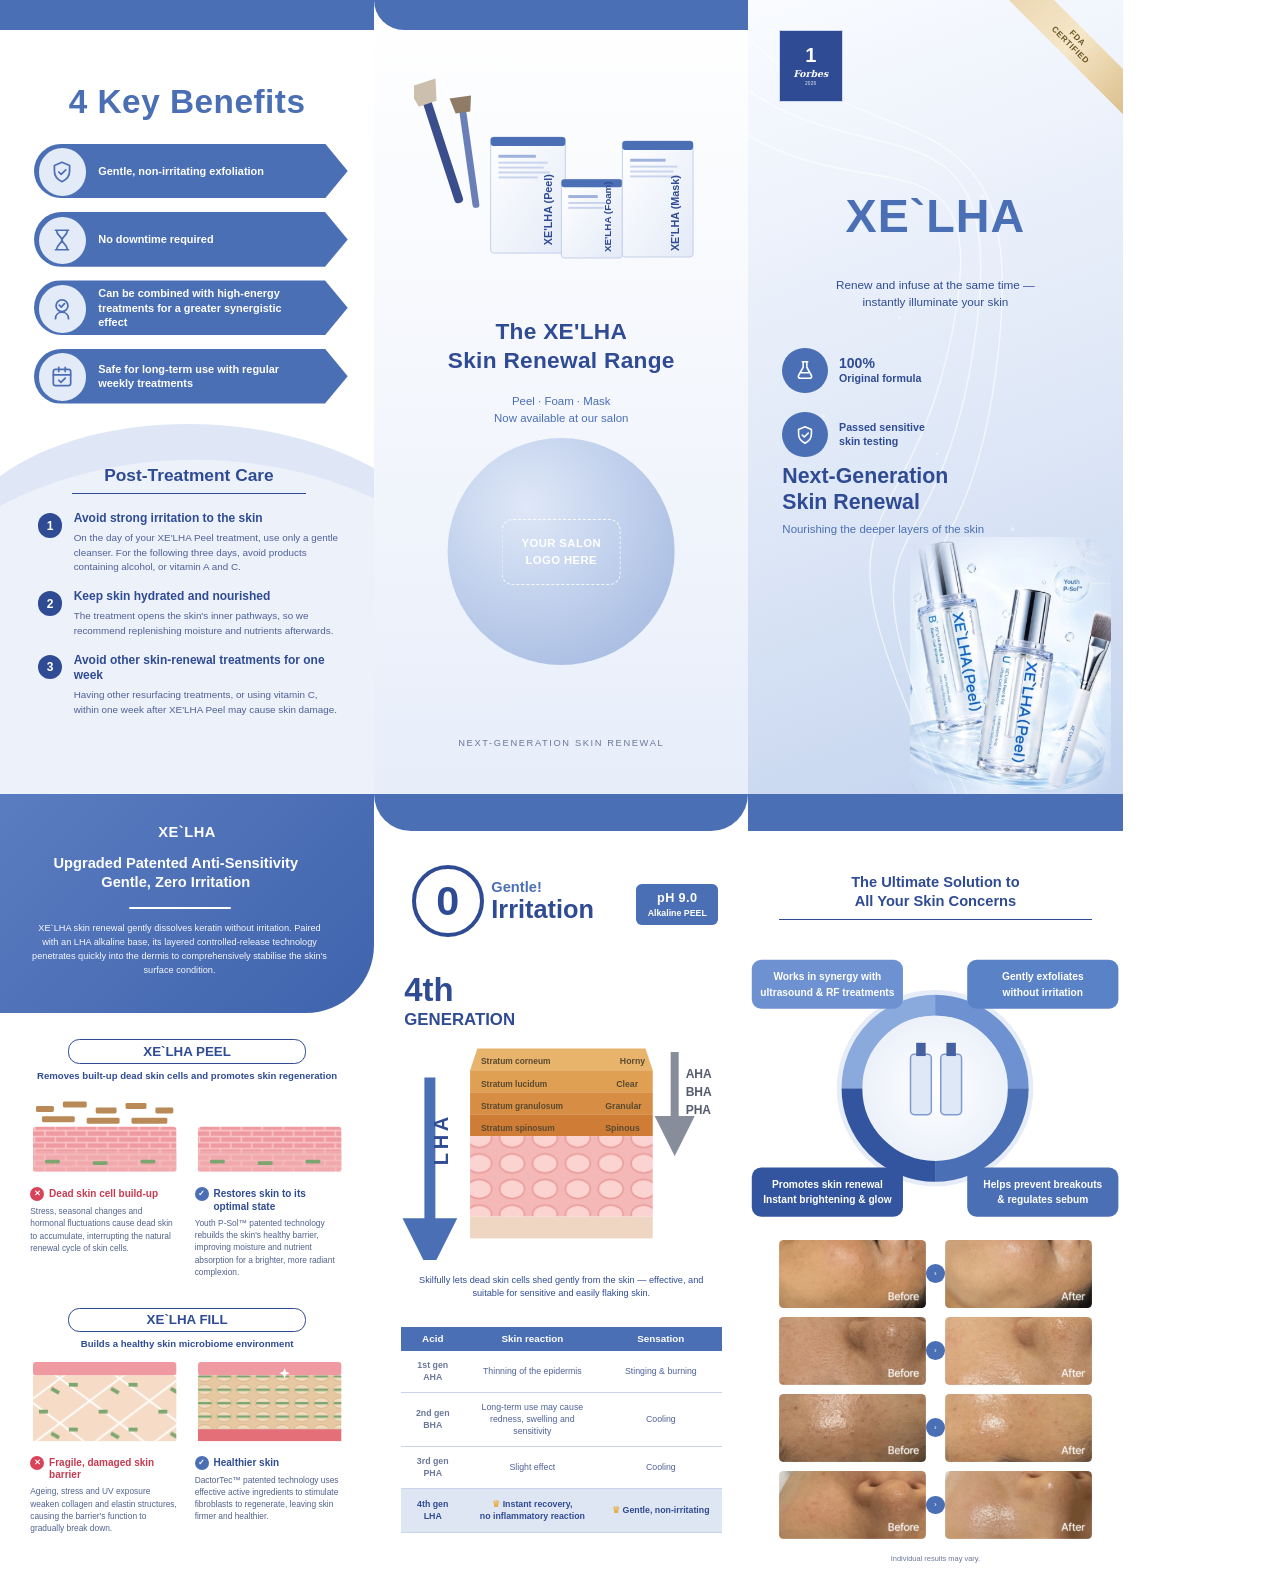
==== commit 8403afec: "Use real product and before/after photos in brochure Co-Authored-By: Claude Sonnet 5.5 <noreply@anth" ====
--- a/xelha-brochure/brochure.html
+++ b/xelha-brochure/brochure.html
@@ -55,9 +55,9 @@
   .claims{position:absolute;top:92mm;left:9mm;display:flex;flex-direction:column;gap:5mm}
   .claim{display:flex;align-items:center;gap:3mm;font-size:8pt;font-weight:600;color:var(--navy);line-height:1.25}
   .claim .ic{width:12mm;height:12mm;border-radius:50%;background:var(--blue);display:flex;align-items:center;justify-content:center;flex:0 0 12mm}
-  .next{position:absolute;left:9mm;bottom:66mm;font-size:16pt;font-weight:700;color:var(--navy);line-height:1.2}
-  .next small{display:block;font-size:8.6pt;font-weight:500;color:var(--blue);margin-top:2mm}
-  .bottle{position:absolute;right:-13mm;bottom:-14mm}
+  .next{position:absolute;left:9mm;bottom:68mm;font-size:16pt;font-weight:700;color:var(--navy);line-height:1.2}
+  .next small{display:block;max-width:60mm;font-size:8.6pt;font-weight:500;color:var(--blue);margin-top:2mm}
+  .bottle{position:absolute;right:3mm;bottom:0;height:68mm;-webkit-mask-image:radial-gradient(ellipse 68% 66% at 50% 52%,#000 62%,transparent 100%);mask-image:radial-gradient(ellipse 68% 66% at 50% 52%,#000 62%,transparent 100%)}
 
   /* ---------- Inside spread ---------- */
   .i1{background:#fff}
@@ -98,9 +98,10 @@
   .i3 .band{position:absolute;left:0;right:0;top:0;height:10mm;background:var(--blue)}
   .i3 h2{position:absolute;top:21mm;left:8mm;right:8mm;font-size:11pt;font-weight:800;color:var(--navy);text-align:center;line-height:1.3;padding-bottom:2mm;border-bottom:.4mm solid var(--navy)}
   .cycle{position:absolute;top:38mm;left:0;right:0}
-  .results{position:absolute;top:118mm;left:8mm;right:8mm;display:flex;flex-direction:column;gap:3mm}
+  .results{position:absolute;top:118mm;left:8mm;right:8mm;display:flex;flex-direction:column;gap:2.4mm}
   .res{display:grid;grid-template-columns:1fr 5mm 1fr;gap:0;align-items:center}
-  .ph-img{height:17mm;border-radius:1.2mm;position:relative;overflow:hidden}
+  .ph-img{height:18mm;border-radius:1.2mm;position:relative;overflow:hidden}
+  .ph-img img{width:100%;height:100%;object-fit:cover;object-position:bottom;display:block}
   .ph-img.b{background:linear-gradient(135deg,#cfa58a,#b88268 60%,#a8715a)}
   .ph-img.a{background:linear-gradient(135deg,#e2bfa8,#d3a58c 60%,#c79479)}
   .ph-img span{position:absolute;right:1.5mm;bottom:1mm;font-size:5.8pt;font-weight:700;color:#fff;text-shadow:0 0 2px rgba(0,0,0,.6)}
@@ -220,26 +221,7 @@
     <div class="next">Next-Generation<br>Skin Renewal
       <small>Nourishing the deeper layers of the skin</small></div>
 
-    <svg class="bottle" width="62mm" height="78mm" viewBox="0 0 270 340">
-      <defs>
-        <linearGradient id="gl" x1="0" y1="0" x2="1" y2="0"><stop offset="0" stop-color="#ffffff" stop-opacity=".95"/><stop offset=".5" stop-color="#dbe6f8" stop-opacity=".9"/><stop offset="1" stop-color="#b6c9ea" stop-opacity=".95"/></linearGradient>
-      </defs>
-      <g transform="rotate(-28 150 190)">
-        <!-- dropper -->
-        <path d="M120 -40 Q 128 -52 136 -40 L134 56 L122 56Z" fill="#dce7f8" stroke="#b7c9e8"/>
-        <ellipse cx="128" cy="62" rx="22" ry="14" fill="#f2f6fd" stroke="#b7c9e8"/>
-        <rect x="104" y="62" width="48" height="26" rx="6" fill="#ffffff" stroke="#b7c9e8"/>
-        <!-- glass body -->
-        <rect x="70" y="88" width="116" height="250" rx="16" fill="url(#gl)" stroke="#a9bde3" stroke-width="1.5"/>
-        <rect x="80" y="104" width="96" height="216" rx="10" fill="#ffffff" opacity=".55"/>
-        <!-- label -->
-        <g transform="translate(128 215) rotate(-90)">
-          <text x="0" y="-10" text-anchor="middle" font-size="24" font-weight="800" fill="#2f4b94" font-family="Inter,Arial">XE`LHA Peel</text>
-          <text x="0" y="8" text-anchor="middle" font-size="9" fill="#4a6fb5" font-family="Inter,Arial">Basic Cell Wakener</text>
-          <text x="0" y="22" text-anchor="middle" font-size="7" fill="#8095c4" font-family="Inter,Arial">30 ml</text>
-        </g>
-      </g>
-    </svg>
+    <img class="bottle" src="img/product.jpg">
   </div>
 </section>
 
@@ -393,10 +375,10 @@
     </svg>
 
     <div class="results">
-      <div class="res"><div class="ph-img b"><i>BEFORE</i></div><div class="arrow">›</div><div class="ph-img a"><span>Smoother texture</span><i>AFTER</i></div></div>
-      <div class="res"><div class="ph-img b"><i>BEFORE</i></div><div class="arrow">›</div><div class="ph-img a"><span>Fewer blackheads</span><i>AFTER</i></div></div>
-      <div class="res"><div class="ph-img b"><i>BEFORE</i></div><div class="arrow">›</div><div class="ph-img a"><span>Improved dullness</span><i>AFTER</i></div></div>
-      <div class="res"><div class="ph-img b"><i>BEFORE</i></div><div class="arrow">›</div><div class="ph-img a"><span>Radiant, refined skin</span><i>AFTER</i></div></div>
+      <div class="res"><div class="ph-img"><img src="img/before1.jpg"></div><div class="arrow">›</div><div class="ph-img"><img src="img/after1.jpg"></div></div>
+      <div class="res"><div class="ph-img"><img src="img/before2.jpg"></div><div class="arrow">›</div><div class="ph-img"><img src="img/after2.jpg"></div></div>
+      <div class="res"><div class="ph-img"><img src="img/before3.jpg"></div><div class="arrow">›</div><div class="ph-img"><img src="img/after3.jpg"></div></div>
+      <div class="res"><div class="ph-img"><img src="img/before4.jpg"></div><div class="arrow">›</div><div class="ph-img"><img src="img/after4.jpg"></div></div>
     </div>
     <div class="legal">Individual results may vary.</div>
   </div>
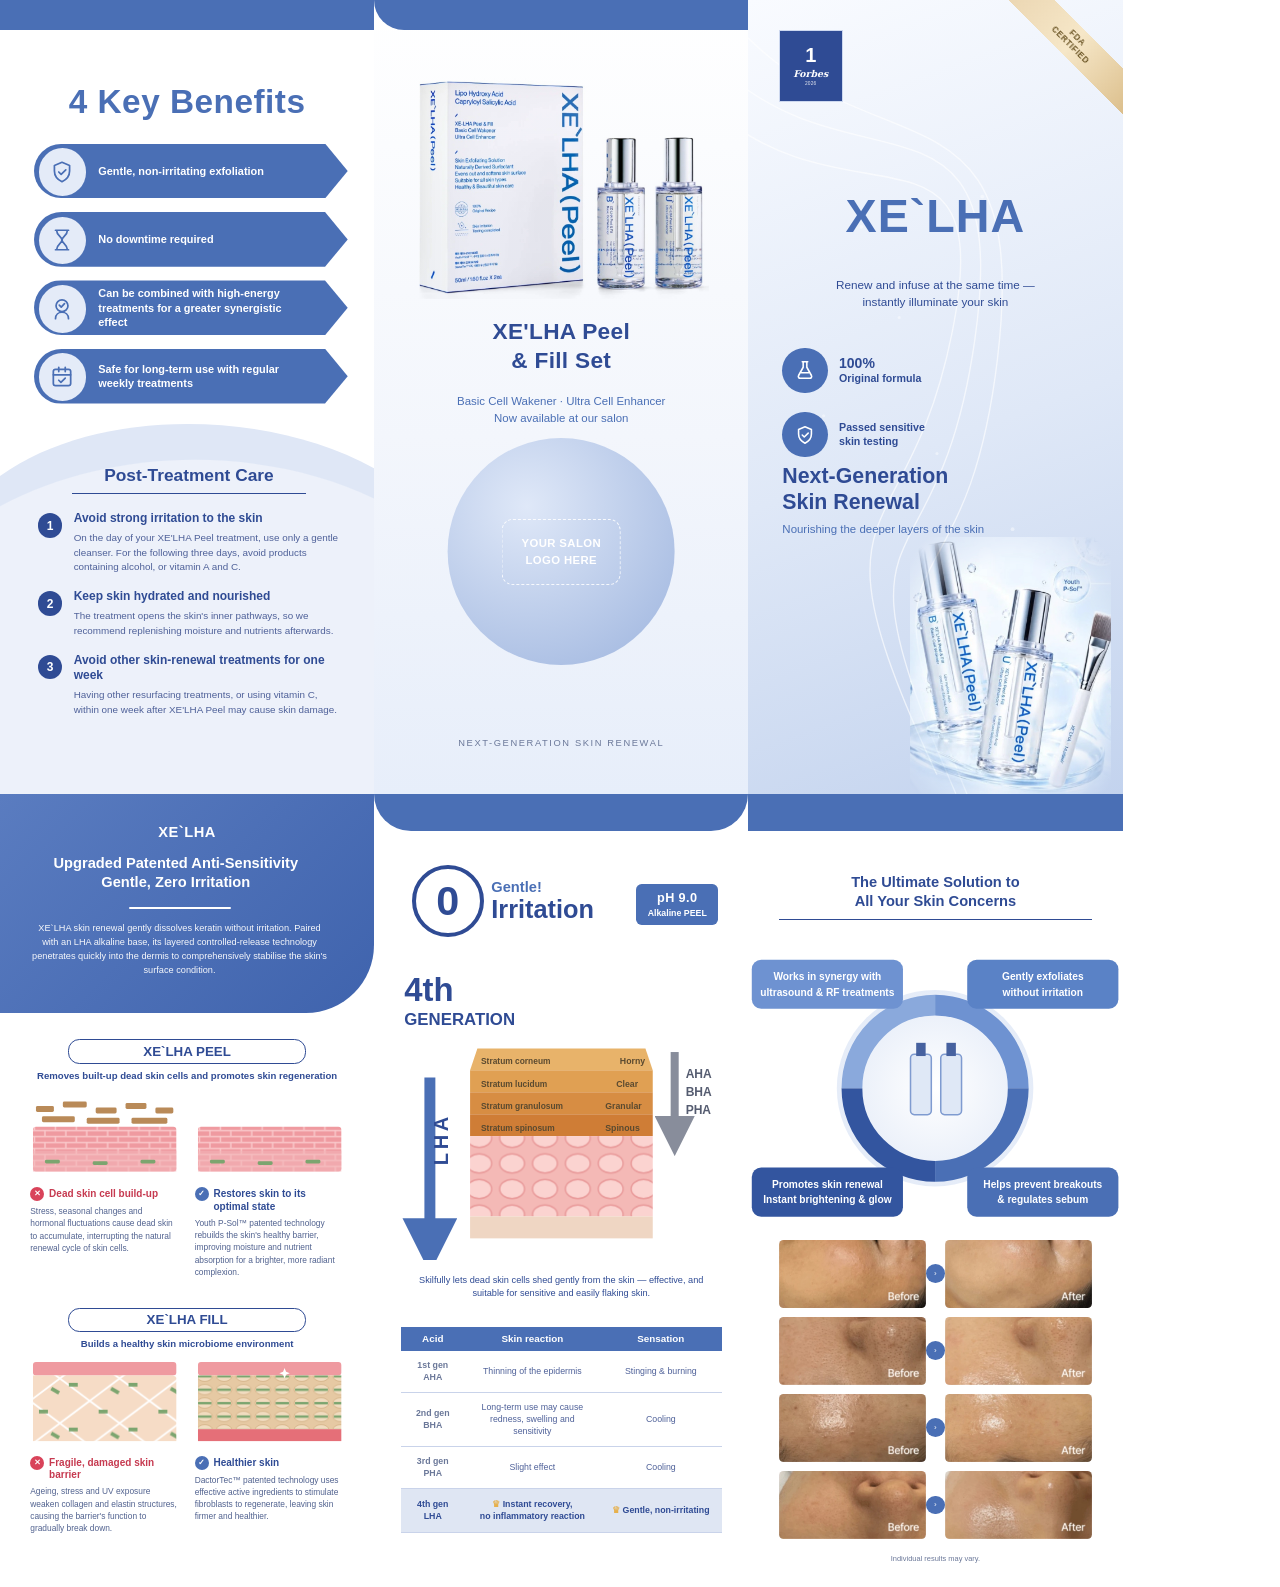
==== commit 3f113154: "Use real product set photo on back cover Co-Authored-By: Claude Sonnet 5.5 <noreply@anthropic.com> C" ====
--- a/xelha-brochure/brochure.html
+++ b/xelha-brochure/brochure.html
@@ -157,45 +157,9 @@
   <!-- Panel 2: back cover -->
   <div class="panel p2">
     <div class="band"></div>
-    <div class="range">
-      <svg width="78mm" height="56mm" viewBox="0 0 300 215">
-        <defs>
-          <linearGradient id="bx" x1="0" y1="0" x2="1" y2="1"><stop offset="0" stop-color="#ffffff"/><stop offset="1" stop-color="#e3eaf7"/></linearGradient>
-        </defs>
-        <!-- brushes -->
-        <g transform="rotate(-18 40 110)">
-          <rect x="36" y="20" width="9" height="110" rx="4" fill="#3b4e8c"/>
-          <path d="M31 20 L50 20 L56 -2 L26 -2Z" fill="#cdbfae" transform="translate(0 4)"/>
-        </g>
-        <g transform="rotate(-8 62 120)">
-          <rect x="58" y="34" width="7" height="100" rx="3" fill="#6a7fb8"/>
-          <path d="M54 36 L69 36 L72 20 L50 20Z" fill="#8f7b66"/>
-        </g>
-        <!-- Peel box -->
-        <g transform="translate(78 62)">
-          <rect width="76" height="118" rx="3" fill="url(#bx)" stroke="#c4d0ea"/>
-          <rect y="0" width="76" height="9" fill="#4a6fb5" rx="3"/>
-          <rect x="8" y="18" width="38" height="3" fill="#9fb2db"/><rect x="8" y="25" width="50" height="2" fill="#c9d4ec"/><rect x="8" y="30" width="46" height="2" fill="#c9d4ec"/><rect x="8" y="35" width="52" height="2" fill="#c9d4ec"/><rect x="8" y="40" width="40" height="2" fill="#c9d4ec"/>
-          <text transform="translate(62 110) rotate(-90)" font-size="11" font-weight="800" fill="#2f4b94" font-family="Inter,Arial">XE'LHA (Peel)</text>
-        </g>
-        <!-- Foam box -->
-        <g transform="translate(150 105)">
-          <rect width="62" height="80" rx="3" fill="url(#bx)" stroke="#c4d0ea"/>
-          <rect width="62" height="8" fill="#4a6fb5" rx="3"/>
-          <rect x="7" y="16" width="30" height="3" fill="#9fb2db"/><rect x="7" y="23" width="40" height="2" fill="#c9d4ec"/><rect x="7" y="28" width="36" height="2" fill="#c9d4ec"/>
-          <text transform="translate(50 74) rotate(-90)" font-size="10" font-weight="800" fill="#2f4b94" font-family="Inter,Arial">XE'LHA (Foam)</text>
-        </g>
-        <!-- Mask box -->
-        <g transform="translate(212 66)">
-          <rect width="72" height="118" rx="3" fill="url(#bx)" stroke="#c4d0ea"/>
-          <rect width="72" height="9" fill="#4a6fb5" rx="3"/>
-          <rect x="8" y="18" width="36" height="3" fill="#9fb2db"/><rect x="8" y="25" width="48" height="2" fill="#c9d4ec"/><rect x="8" y="30" width="44" height="2" fill="#c9d4ec"/><rect x="8" y="35" width="50" height="2" fill="#c9d4ec"/>
-          <text transform="translate(58 112) rotate(-90)" font-size="11" font-weight="800" fill="#2f4b94" font-family="Inter,Arial">XE'LHA (Mask)</text>
-        </g>
-      </svg>
-    </div>
-    <h3>The XE'LHA<br>Skin Renewal Range</h3>
-    <div class="sub">Peel · Foam · Mask<br>Now available at our salon</div>
+    <div class="range"><img src="img/set.jpg" style="width:78mm;mix-blend-mode:multiply"></div>
+    <h3>XE'LHA Peel<br>&amp; Fill Set</h3>
+    <div class="sub">Basic Cell Wakener · Ultra Cell Enhancer<br>Now available at our salon</div>
     <div class="logo-circle"><span>YOUR SALON<br>LOGO HERE</span></div>
     <div class="foot">Next-generation skin renewal</div>
   </div>
